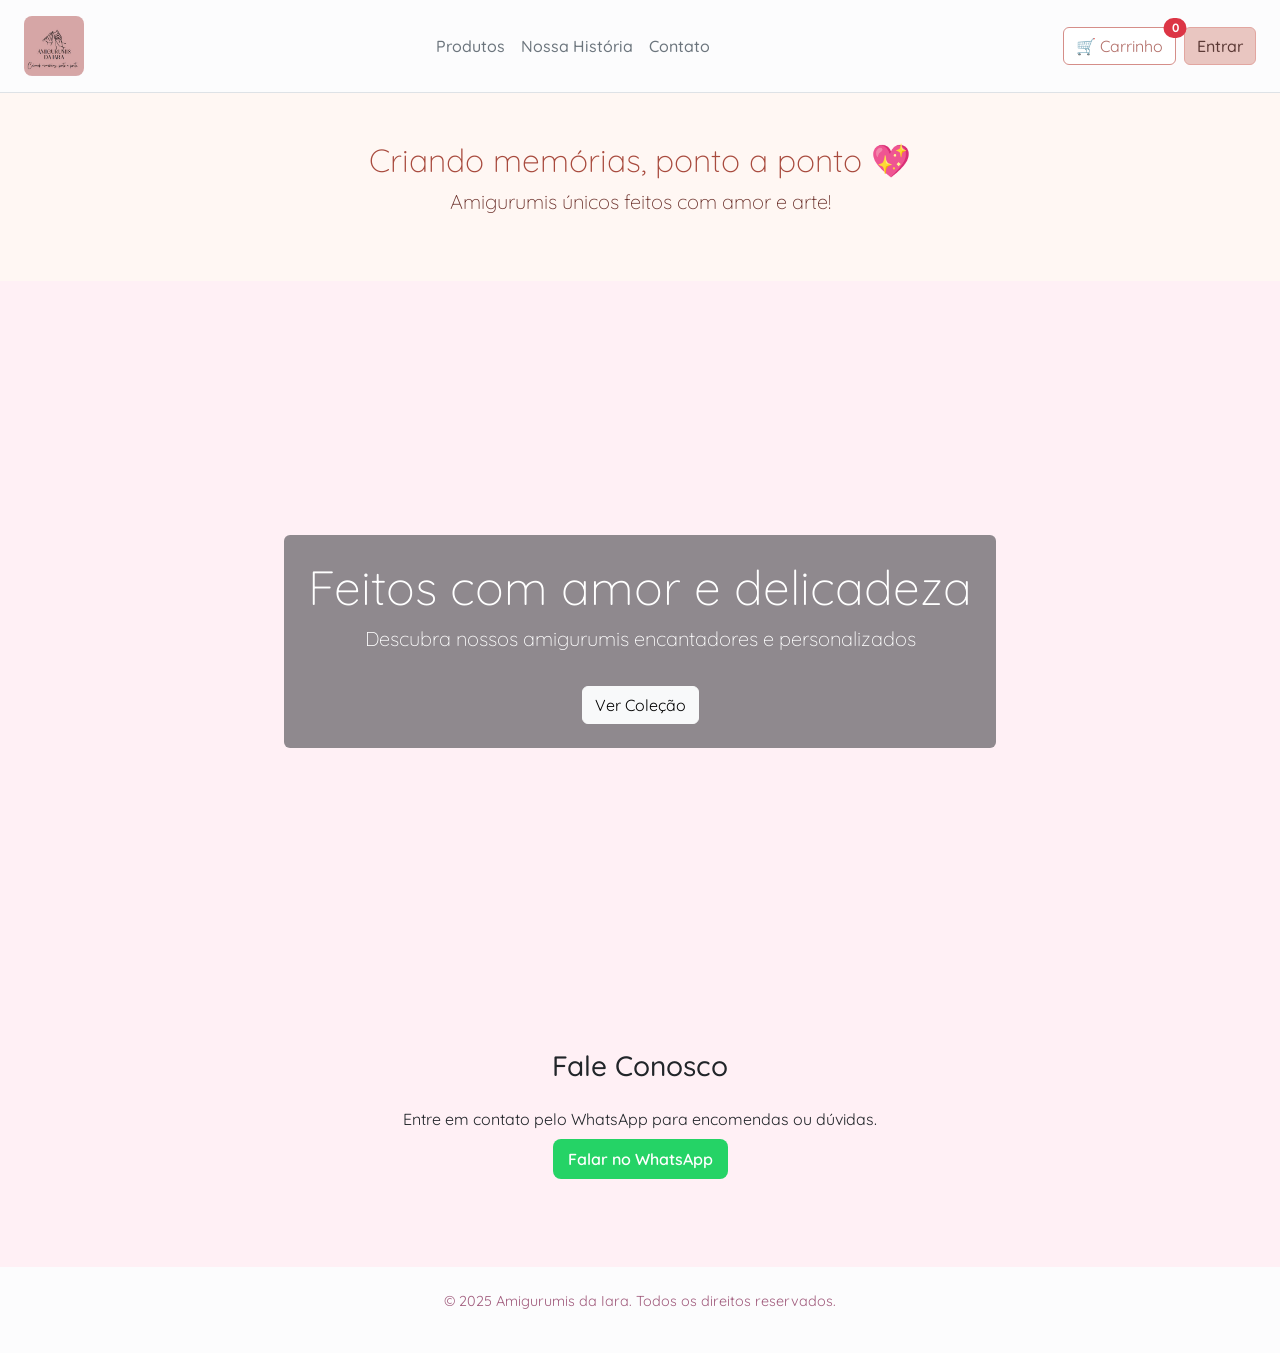
==== index.html @ fbceb5f3 "Primeiro commit do site Amigurumi Da Iara" ====
<!DOCTYPE html>
<html lang="pt-br">

<head>
    <meta charset="UTF-8">
    <title>Amigurumis da Iara</title>
    <meta name="viewport" content="width=device-width, initial-scale=1">
    <link href="https://cdn.jsdelivr.net/npm/bootstrap@5.3.3/dist/css/bootstrap.min.css" rel="stylesheet">
    <script src="https://cdn.jsdelivr.net/npm/bootstrap@5.3.3/dist/js/bootstrap.bundle.min.js"></script>
    <link href="https://fonts.googleapis.com/css2?family=Quicksand:wght@400;500;700&display=swap" rel="stylesheet">
    <link rel="stylesheet" href="style/style.css">

</head>

<body>

    <header class="py-3 px-4 d-flex justify-content-between align-items-center border-bottom bg-light-subtle">
        <img src="./img/IMG-20230904-WA0029 (1).jpg" alt="Logo Amigurumis da Iara" class="rounded-3 img-fluid"
            style="max-height: 60px; object-fit: contain;">
        <nav class="d-flex gap-3">

            <a href="produtos.html" class="text-decoration-none text-secondary">Produtos</a>
            <a href="historia.html" class="text-decoration-none text-secondary">Nossa História</a>
            <a href="contato.html" class="text-decoration-none text-secondary">Contato</a>
           

        </nav>
        <div class="d-flex align-items-center gap-2">
            <div id="carrinho-componente"></div>
            <a id="botao-usuario" href="login.html" class="btn btn-pastel">Entrar</a>
          </div>
        
          <script>
            fetch("componentes/carrinho.html")
              .then(res => res.text())
              .then(html => {
                document.getElementById("carrinho-componente").innerHTML = html;
              });
          </script>
        </header>



    </header>
   

    <section class="hero text-center py-5">
        <div class="container">
            <h2 class="display-5">Criando memórias, ponto a ponto 💖</h2>
            <p class="lead">Amigurumis únicos feitos com amor e arte!</p>
        </div>
    </section>
    <section class="hero text-white text-center d-flex align-items-center justify-content-center" style="
  height: 80vh;
  background: url('img/hero-amigurumis.jpg') center/cover no-repeat;
">
        <div class="bg-dark bg-opacity-50 p-4 rounded">
            <h1 class="display-5">Feitos com amor e delicadeza</h1>
            <p class="lead">Descubra nossos amigurumis encantadores e personalizados</p>
            <a href="produtos.html" class="btn btn-light mt-3">Ver Coleção</a>
        </div>
    </section>


    <section id="contato" class="container py-5 text-center">
        <h3 class="mb-4">Fale Conosco</h3>
        <p>Entre em contato pelo WhatsApp para encomendas ou dúvidas.</p>
        <a class="btn-whatsapp" href="https://wa.me/5599999999999" target="_blank">Falar no WhatsApp</a>
    </section>
    <div id="carrinho-modal" class="container py-4" style="display: none;">
        
        <h4>🛒 Seu Carrinho</h4>
        <ul id="itens-carrinho" class="list-group mb-3"></ul>
        <p><strong>Total: R$ <span id="total-carrinho">0.00</span></strong></p>
        <button class="btn btn-danger" onclick="esvaziarCarrinho()">Esvaziar Carrinho</button>
    </div>


    <footer class="text-center py-4 bg-light-subtle mt-5">
        <p>&copy; 2025 Amigurumis da Iara. Todos os direitos reservados.</p>
    </footer>

    <script>
        const listaProdutos = document.getElementById('lista-produtos');

        function carregarProdutos() {
            const produtos = JSON.parse(localStorage.getItem('produtos')) || [];

            produtos.forEach(produto => {
                const div = document.createElement('div');
                div.className = 'col-md-4 mb-4';
                div.innerHTML = `
          <div class="card h-100 shadow-sm border-0">
            <img src="${produto.imagem}" class="card-img-top" alt="${produto.nome}">
            <div class="card-body text-center">
              <h5 class="card-title">${produto.nome}</h5>
              <p class="card-text fw-bold text-danger">R$ ${produto.preco.toFixed(2)}</p>
              <a class="btn btn-outline-primary" href="https://wa.me/5599999999999?text=Olá! Gostaria de encomendar o amigurumi '${produto.nome}'" target="_blank">Comprar</a>
            </div>
          </div>
        `;
                listaProdutos.appendChild(div);
            });
        }

        carregarProdutos();
    </script>



</body>

</html>
---- style/style.css ----
/* Estilo geral */
body {
  font-family: 'Quicksand', sans-serif;
  background-color: #fff0f5;
  margin: 0;
  padding: 0;
}

/* Cabeçalho e navegação */
header {
  background-color: #fff;
  border-bottom: 1px solid #e0e0e0;
}

nav a {
  font-weight: 500;
  color: #b05a4f;
  transition: color 0.3s ease;
}

nav a:hover {
  color: #6b302a;
}

/* Hero section */
.hero {
  background-color: #ffe4e1;
  color: #6b302a;
}

/* Botão do WhatsApp */
.btn-whatsapp {
  background-color: #25d366;
  color: white;
  padding: 0.75rem 1.5rem;
  border: none;
  border-radius: 8px;
  font-weight: 600;
  text-decoration: none;
  transition: background-color 0.3s ease;
}

.btn-whatsapp:hover {
  background-color: #1ebe5d;
  color: white;
}

/* Footer */
footer {
  font-size: 0.9rem;
  color: #666;
}

/* Produtos */
.card .card-title {
  font-size: 1.2rem;
  font-weight: 600;
}

.card .card-text {
  font-size: 1.1rem;
}

/* Carrinho */
.badge {
  font-size: 0.75rem;
  padding: 4px 8px;
}

/* Estilos para a página de login */
.card {
  border: none;
  border-radius: 0px;
  box-shadow: 0 4px 20px rgba(0, 0, 0, 0.1);
}

.btn-google {
  background: white;
  border: 1px solid #ccc;
  color: #444;
}

.btn-google:hover {
  background-color: #f8f8f8;
}

.logo {
  max-width: 150px;
}

  
  nav a:hover {
    color: #a84a3d;
  }
  
  .hero {
    text-align: center;
    padding: 60px 20px;
    background: #fff7f3;
  }
  
  .hero h2 {
    font-size: 2rem;
    color: #a84a3d;
  }
  
  .produtos {
    padding: 40px 20px;
  }
  
  .produto {
    border: 1px solid #f5d2c7;
    border-radius: 10px;
    padding: 15px;
    margin-bottom: 30px;
    background: white;
    box-shadow: 0 2px 8px rgba(0, 0, 0, 0.05);
    text-align: center;
  }
  
  .produto img {
    max-width: 100%;
    border-radius: 10px;
  }
  
  .btn-whatsapp {
    background-color: #25D366;
    border: none;
    color: white;
    padding: 10px 15px;
    border-radius: 8px;
    text-decoration: none;
  }
  
  .btn-whatsapp:hover {
    background-color: #1ebe5d;
    text-decoration: none;
    color: white;
  }
  
  footer {
    background: #fff0ea;
    text-align: center;
    padding: 20px;
    color: #a05b7c;
    margin-top: 40px;
  }
  .btn-pastel {
  background-color: #e9c6c1; /* tom rosado claro */
  color: #5c3a36; /* marrom suave */
  border: 1px solid #e2a6a0;
  font-weight: 500;
  transition: background-color 0.3s ease, color 0.3s ease;
}

.btn-pastel:hover {
  background-color: #e2a6a0;
  color: white;
  border-color: #d58e89;
}

.btn-outline-pastel {
  background-color: white;
  color: #b26e68;
  border: 1px solid #d58e89;
}

.btn-outline-pastel:hover {
  background-color: #f9e2df;
  color: #5c3a36;
}
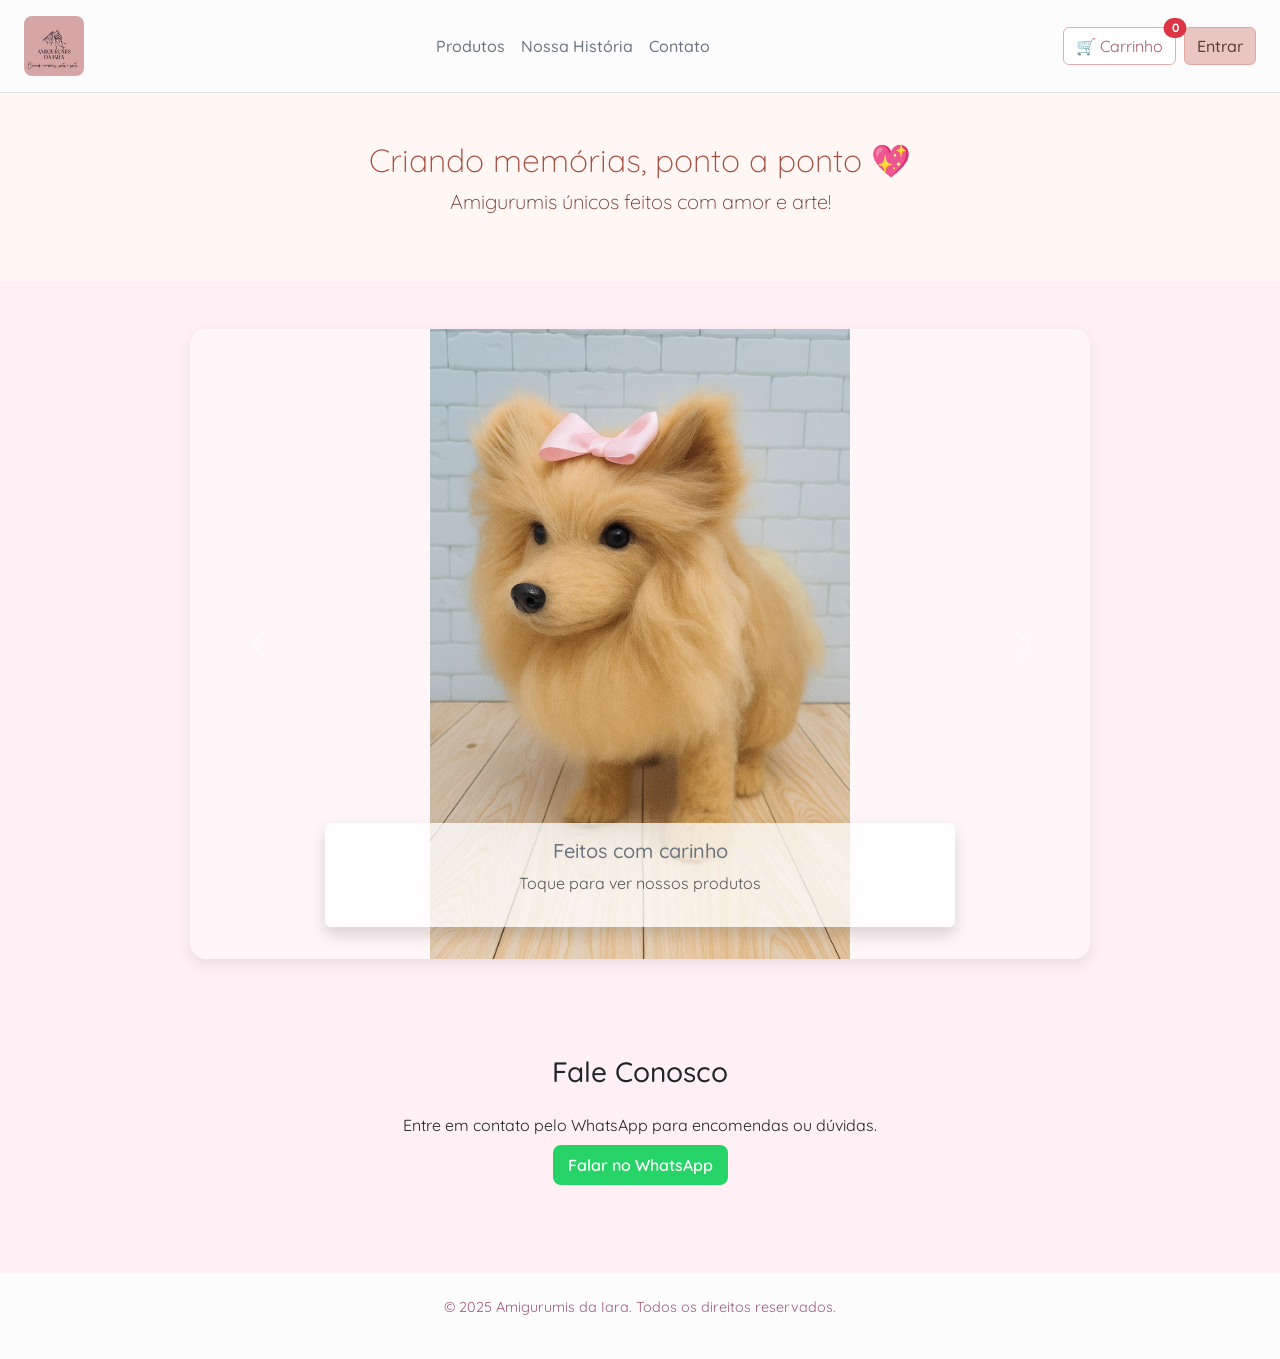
==== commit bfee8e17: "Adiciona imagens da página principal" ====
--- a/index.html
+++ b/index.html
@@ -22,27 +22,27 @@
             <a href="produtos.html" class="text-decoration-none text-secondary">Produtos</a>
             <a href="historia.html" class="text-decoration-none text-secondary">Nossa História</a>
             <a href="contato.html" class="text-decoration-none text-secondary">Contato</a>
-           
+
 
         </nav>
         <div class="d-flex align-items-center gap-2">
             <div id="carrinho-componente"></div>
             <a id="botao-usuario" href="login.html" class="btn btn-pastel">Entrar</a>
-          </div>
-        
-          <script>
+        </div>
+
+        <script>
             fetch("componentes/carrinho.html")
-              .then(res => res.text())
-              .then(html => {
-                document.getElementById("carrinho-componente").innerHTML = html;
-              });
-          </script>
-        </header>
+                .then(res => res.text())
+                .then(html => {
+                    document.getElementById("carrinho-componente").innerHTML = html;
+                });
+        </script>
+    </header>
 
 
 
     </header>
-   
+
 
     <section class="hero text-center py-5">
         <div class="container">
@@ -50,15 +50,59 @@
             <p class="lead">Amigurumis únicos feitos com amor e arte!</p>
         </div>
     </section>
-    <section class="hero text-white text-center d-flex align-items-center justify-content-center" style="
-  height: 80vh;
-  background: url('img/hero-amigurumis.jpg') center/cover no-repeat;
-">
-        <div class="bg-dark bg-opacity-50 p-4 rounded">
-            <h1 class="display-5">Feitos com amor e delicadeza</h1>
-            <p class="lead">Descubra nossos amigurumis encantadores e personalizados</p>
-            <a href="produtos.html" class="btn btn-light mt-3">Ver Coleção</a>
+    <section class="container my-5">
+        <div id="carouselExample" class="carousel slide carousel-container" data-bs-ride="carousel">
+            <div class="carousel-inner">
+              
+      
+            <!-- Slide 1 -->
+            <div class="carousel-item active position-relative">
+              <a href="produtos.html">
+                <img src="img/Zoe.png" class="d-block w-100 pastel-img" alt="Amigurumi 1">
+                <div class="carousel-caption d-none d-md-block bg-white bg-opacity-75 rounded p-3 shadow">
+                  <h5 class="text-secondary">Feitos com carinho</h5>
+                  <p class="text-muted">Toque para ver nossos produtos</p>
+                </div>
+              </a>
+            </div>
+      
+            <!-- Slide 2 -->
+            <div class="carousel-item position-relative">
+              <a href="produtos.html">
+                <img src="img/Nossa Senhora de Aparecida.png" class="d-block w-100 pastel-img" alt="Amigurumi 2">
+                <div class="carousel-caption d-none d-md-block bg-white bg-opacity-75 rounded p-3 shadow">
+                  <h5 class="text-secondary">Santinhas</h5>
+                  <p class="text-muted">Feita com ternura e fé, cada Santinha carrega consigo uma mensagem de paz,
+                     proteção e amor. Um presente especial para abençoar lares e corações.</p>
+                </div>
+              </a>
+            </div>
+      
+            <!-- Slide 3 -->
+            <div class="carousel-item position-relative">
+              <a href="produtos.html">
+                <img src="img/Judocas.png" class="d-block w-100 pastel-img" alt="Amigurumi 3">
+                <div class="carousel-caption d-none d-md-block bg-white bg-opacity-75 rounded p-3 shadow">
+                  <h5 class="text-secondary">Coleção Kids</h5>
+                  <p class="text-muted">Bonecos encantadores para presentear 💖</p>
+                </div>
+              </a>
+            </div>
+      
+          </div>
+      
+          <!-- Controles -->
+          <button class="carousel-control-prev" type="button" data-bs-target="#carrossel-produtos" data-bs-slide="prev">
+            <span class="carousel-control-prev-icon" aria-hidden="true"></span>
+            <span class="visually-hidden">Anterior</span>
+          </button>
+          <button class="carousel-control-next" type="button" data-bs-target="#carrossel-produtos" data-bs-slide="next">
+            <span class="carousel-control-next-icon" aria-hidden="true"></span>
+            <span class="visually-hidden">Próximo</span>
+          </button>
         </div>
+      </section>
+      
     </section>
 
 
@@ -68,7 +112,7 @@
         <a class="btn-whatsapp" href="https://wa.me/5599999999999" target="_blank">Falar no WhatsApp</a>
     </section>
     <div id="carrinho-modal" class="container py-4" style="display: none;">
-        
+
         <h4>🛒 Seu Carrinho</h4>
         <ul id="itens-carrinho" class="list-group mb-3"></ul>
         <p><strong>Total: R$ <span id="total-carrinho">0.00</span></strong></p>
--- a/style/style.css
+++ b/style/style.css
@@ -169,3 +169,51 @@
   background-color: #f9e2df;
   color: #5c3a36;
 }
+/* Estilo para o carrossel */
+.carousel-container {
+  border-radius: 16px;
+  overflow: hidden;
+  box-shadow: 0 6px 16px rgba(0, 0, 0, 0.08);
+  background-color: #fff6fa; /* tom pastel rosado */
+  padding: 0;
+  margin: 2rem auto;
+  max-width: 900px;
+}
+
+/* Ajusta a imagem dentro do carrossel */
+.carousel-item img {
+  width: 100%;
+  max-height: 70vh;
+  object-fit: cover;
+  border-radius: 0;
+}
+
+/* Legenda do carrossel com fundo suave */
+.carousel-caption {
+  background-color: rgba(255, 255, 255, 0.8);
+  color: #444;
+  border-radius: 12px;
+  padding: 1.5rem;
+  box-shadow: 0 4px 12px rgba(0, 0, 0, 0.05);
+  font-family: 'Quicksand', sans-serif;
+  bottom: 2rem;
+}
+
+/* Remove borda azul padrão de botões */
+.btn-outline-pastel {
+  border-color: #e0aeb1;
+  color: #a45c66;
+}
+
+.btn-outline-pastel:hover,
+.btn-outline-pastel:focus {
+  background-color: #f9d9df;
+  border-color: #d99aa3;
+  color: #7a3f47;
+}
+
+.carousel-item img {
+  object-fit: contain;
+  max-height: 70vh;
+  width: 100%;
+}
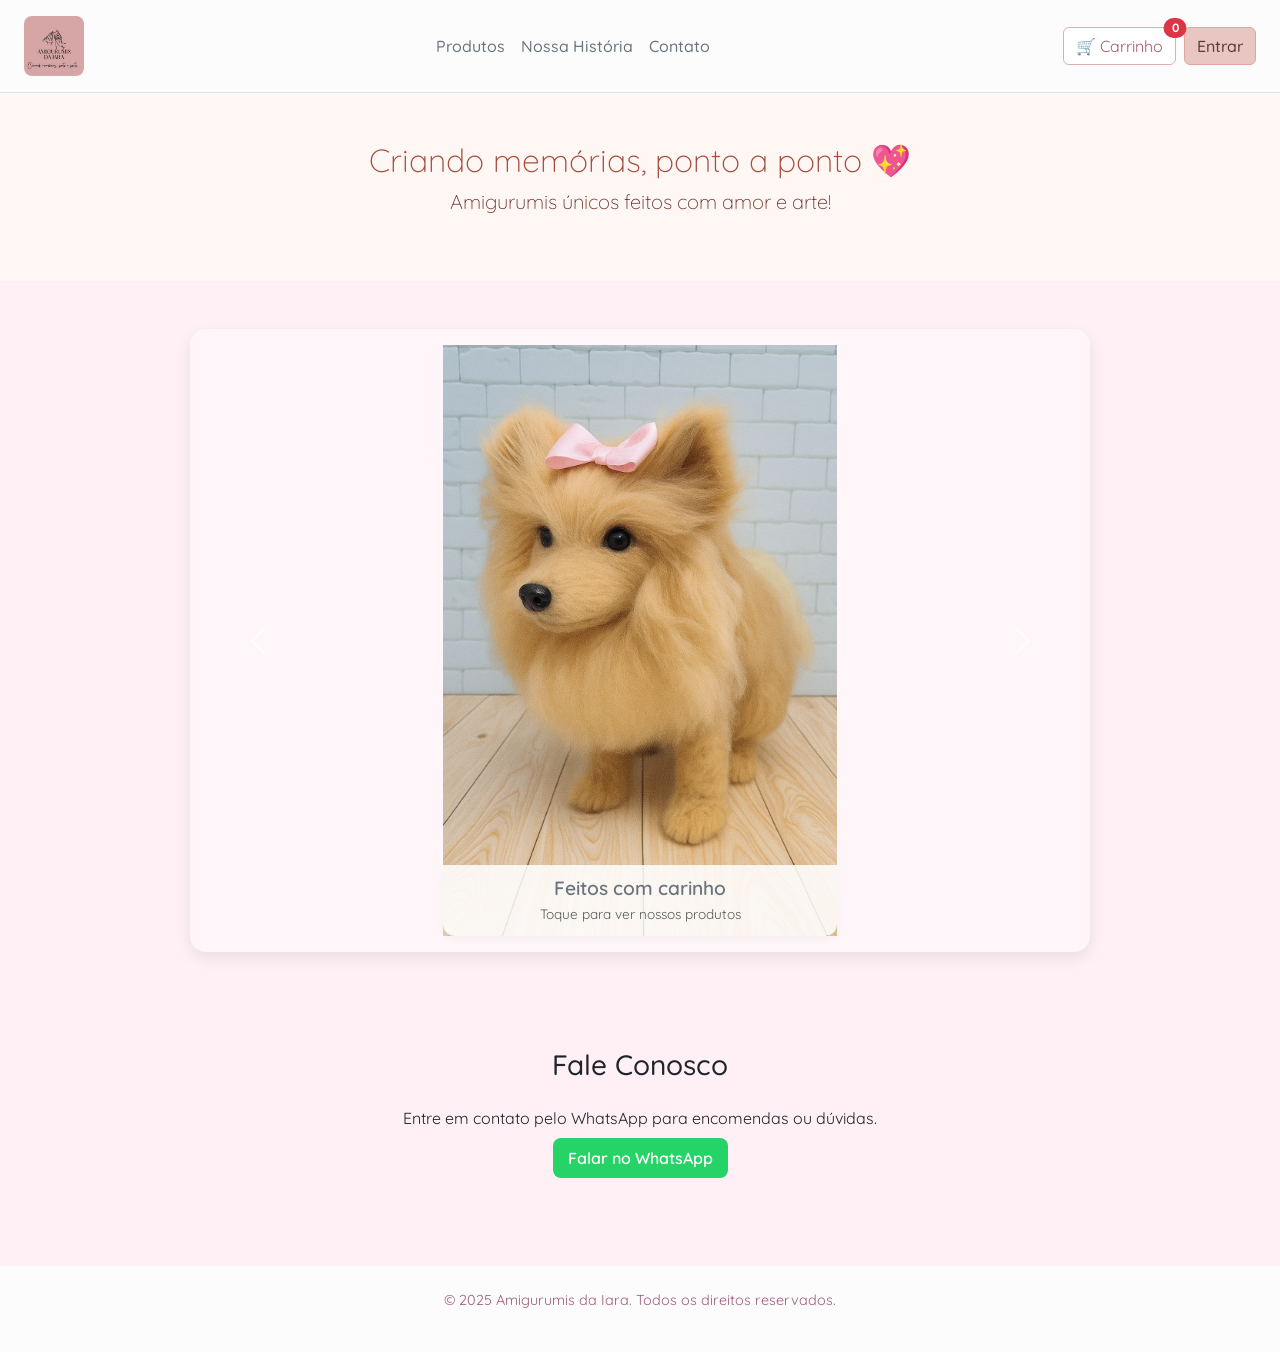
==== commit cc797066: "Altera a página principall" ====
--- a/index.html
+++ b/index.html
@@ -51,15 +51,17 @@
         </div>
     </section>
     <section class="container my-5">
-        <div id="carouselExample" class="carousel slide carousel-container" data-bs-ride="carousel">
-            <div class="carousel-inner">
+      <div id="carrossel-produtos" class="carousel slide carousel-container" data-bs-ride="carousel">
+
+         <div class="carousel-inner">
               
       
             <!-- Slide 1 -->
             <div class="carousel-item active position-relative">
               <a href="produtos.html">
                 <img src="img/Zoe.png" class="d-block w-100 pastel-img" alt="Amigurumi 1">
-                <div class="carousel-caption d-none d-md-block bg-white bg-opacity-75 rounded p-3 shadow">
+                <div class="carousel-caption d-none d-md-block">
+
                   <h5 class="text-secondary">Feitos com carinho</h5>
                   <p class="text-muted">Toque para ver nossos produtos</p>
                 </div>
--- a/style/style.css
+++ b/style/style.css
@@ -190,14 +190,37 @@
 
 /* Legenda do carrossel com fundo suave */
 .carousel-caption {
-  background-color: rgba(255, 255, 255, 0.8);
-  color: #444;
-  border-radius: 12px;
-  padding: 1.5rem;
-  box-shadow: 0 4px 12px rgba(0, 0, 0, 0.05);
+  background-color: rgba(255, 255, 255, 0.85);
+  color: #5c3a36;
+  border-radius: 0 0 12px 12px; /* apenas borda inferior arredondada */
+  padding: 0.75rem 1rem;
+  box-shadow: 0 4px 8px rgba(0, 0, 0, 0.03);
   font-family: 'Quicksand', sans-serif;
-  bottom: 2rem;
-}
+  bottom: 0;
+  left: 0;
+  right: 0;
+  width: 100%;
+}
+.carousel-caption h5 {
+  font-size: 1.2rem;
+  margin-bottom: 0.25rem;
+  font-weight: 600;
+  color: #a45c66;
+}
+
+.carousel-caption p {
+  font-size: 0.85rem;
+  margin-bottom: 0;
+  color: #7e5a5a;
+}
+.carousel-inner {
+  padding: 1rem 1.5rem; /* aumenta um pouco ao redor da imagem */
+  background-color: #fff6fa; /* tom pastel do site */
+  border-radius: 16px;
+  margin: 0 auto;
+  width: calc(50% - 0.5rem); /* deixa um pouco de borda lateral */
+}
+
 
 /* Remove borda azul padrão de botões */
 .btn-outline-pastel {
